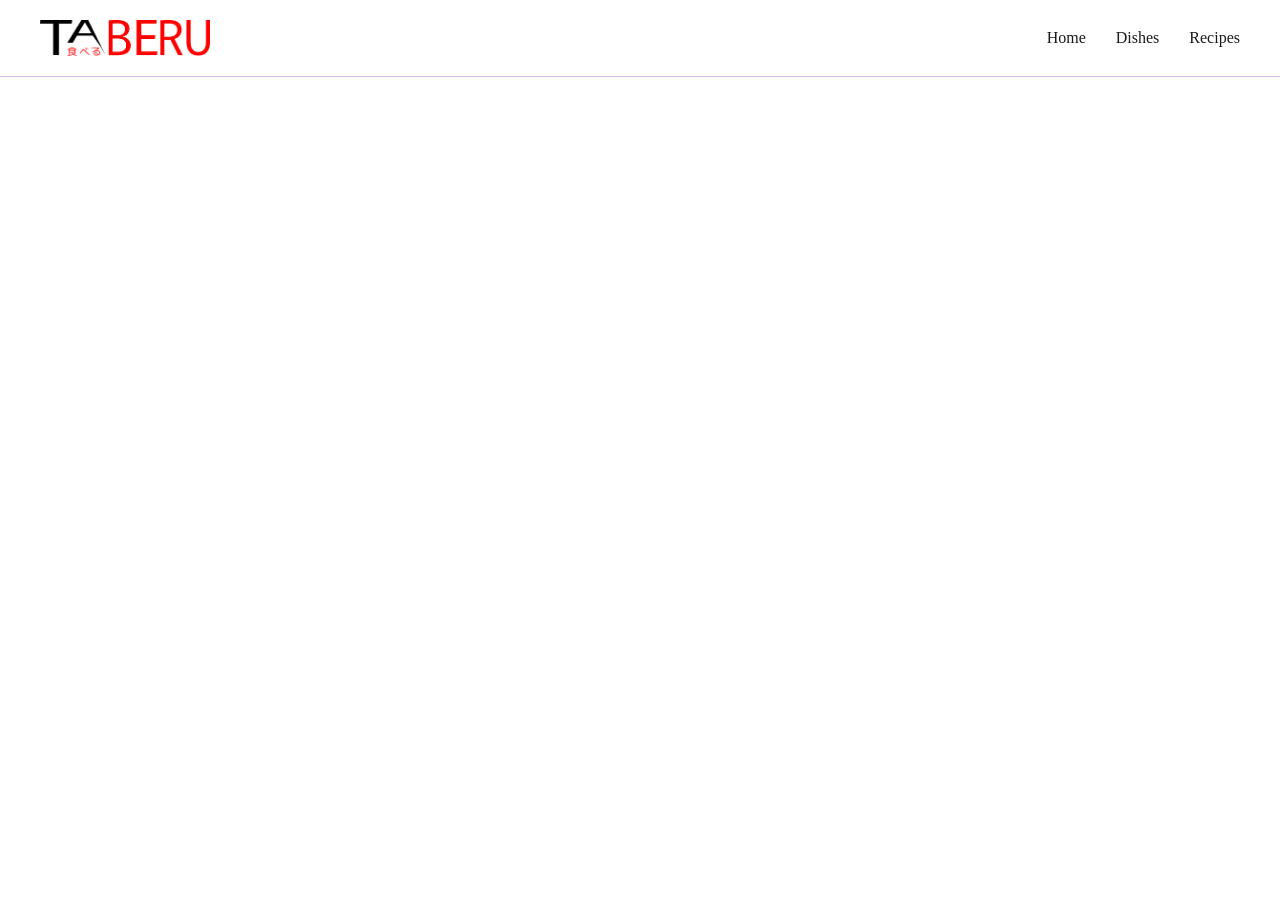
==== dishes.html @ eb0973d8 "feat: add dishes page with navigation bar - dishes.html: create new page with basic HTML structure, " ====
<!DOCTYPE html>
<html>
    <head>
        <meta charset="UTF-8"/>
        <meta name="viewport" content="width=device-width, initial-scale=1.0"/>
        <title>Taberu - Dishes</title>
        <link rel="icon" href="assets/logo.png">
        <link rel="stylesheet" href="styles.css"/>
    </head>

    <body class="page">
        
        <nav class="navbar">
            <img src="assets/logo.png" alt="taberuLogo" class="TaberuLogo">
            <div class="navItems">
                <a href="index.html">Home</a>
                <a href="dishes.html">Dishes</a>
                <a href="recipes.html">Recipes</a>
            </div>
        </nav>

    </body>
</html>
---- styles.css ----
*{
    margin: 0;
    padding: 0;
    box-sizing: border-box;
}

body.landing{
    background-color: #f9daff;
    font-family: 'Georgia', serif;
    min-height: 100vh;
    display: flex;
    flex-direction: column;
    color: #1a1a1a;
}

.navbar{
    display: flex;
    justify-content: space-between;
    align-items: center;
    padding: 20px 40px;
    border-bottom: 1px solid #d9b8e8;
}

.TaberuLogo{
    height: 36px;
}

.navItems{
    display: flex;
    gap: 30px;
}

.navItems a {
    color: #1a1a1a;
    text-decoration: none;
    font-size: 1rem;
}

.hero{
    flex: 1;
    display: flex;
    justify-content: center;
    align-items: center;
    padding: 80px 40px;
}

.heroContent {
    display: flex;
    flex-direction: column;
    justify-content: center;
    align-items: center;
    width: 100%;
    max-width: 800px;
    text-align: center;
}

.tagline {
    font-size: 2rem;
    font-style: italic;
    color: #b30000;
    margin-bottom: 15px;
}

.heroTitle {
    font-size: 2.5rem;
    font-weight: normal;
    line-height: 1.3;
    margin-bottom: 15px;
}

.dishName{
    color: #e63232;
    font-style: italic;
    transition: opacity 0.5s ease;
}

.heroSub {
    font-size: 1rem;
    color: #555;
    margin-bottom: 35px;
    line-height: 1.8;
}

.enterBtn {
    display: inline-block;
    padding: 20px 50px;
    background: #1a1a1a;
    color: white;
    text-decoration: none;
    font-size: 1.8rem;
    border-radius: 10px;
}

.enterBtn:hover{
    background: #e63232;
}

.landingFooter {
    text-align: center;
    padding: 20px;
    font-size: 1rem;
    color: #e63232;
    border-top: 1px solid #d9b8e8;
}
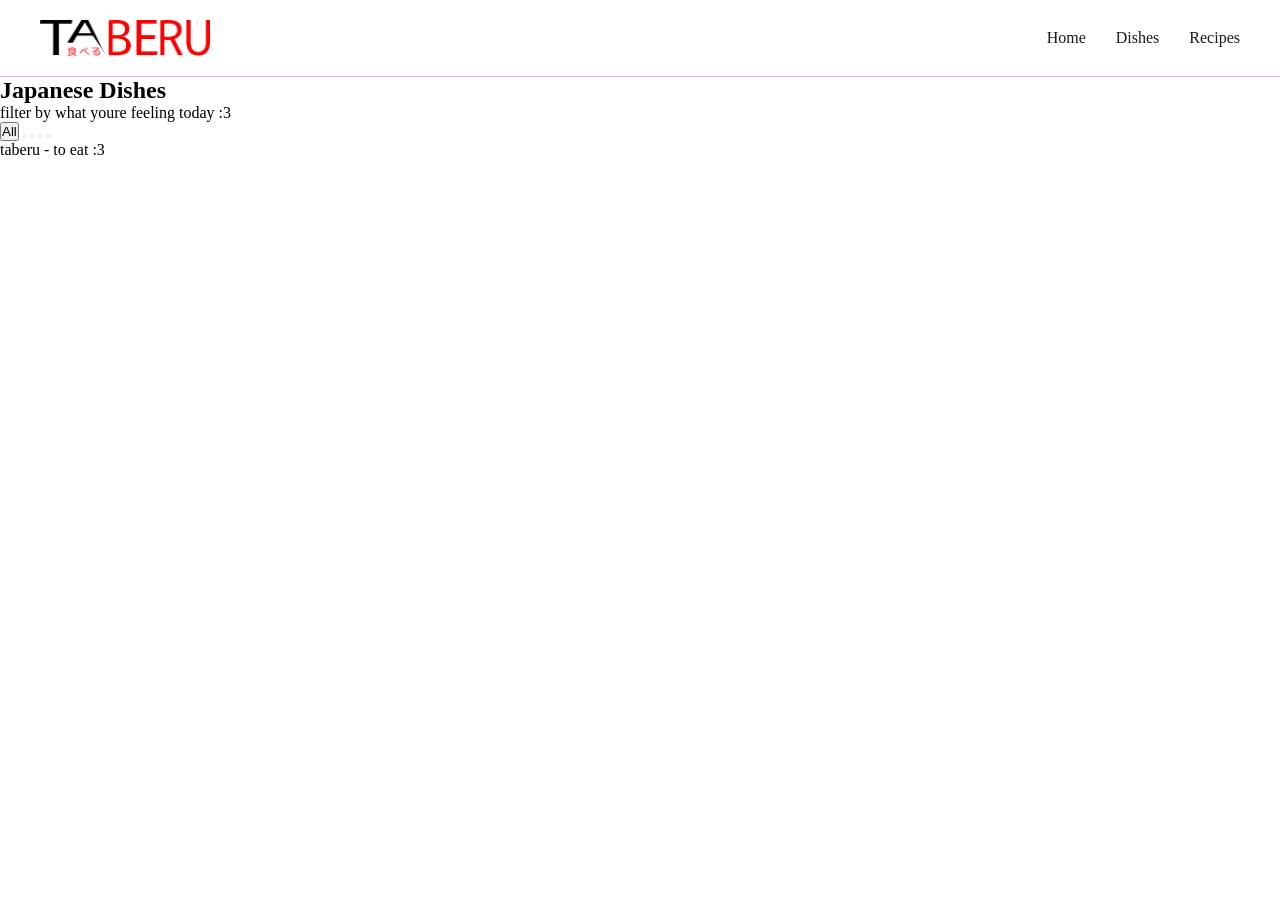
==== commit 3d8bc59c: "feat: add Japanese dishes page layout and filters - dishes.html: added Japanese Dishes header, filte" ====
--- a/dishes.html
+++ b/dishes.html
@@ -19,5 +19,26 @@
             </div>
         </nav>
 
+        <section class="pageHeader">
+            <h1>Japanese Dishes</h1>
+            <p>filter by what youre feeling today :3</p>
+        </section>
+
+        <section class="filter">
+            <button class="filterBtn active" data-cat="all">All</button>
+            <button class="filterBtn" data-cat="noodles"></button>
+            <button class="filterBtn" data-cat="rice"></button>
+            <button class="filterBtn" data-cat="street"></button>
+            <button class="filterBtn" data-cat="soups"></button>
+        </section>
+
+        <section id="dishGrid" class="dishGrid">
+        </section>
+
+        <footer class="pageFooter">
+            <p>taberu - to eat :3</p>
+        </footer>
+
+        <script src="dishes.js"></script>
     </body>
 </html>
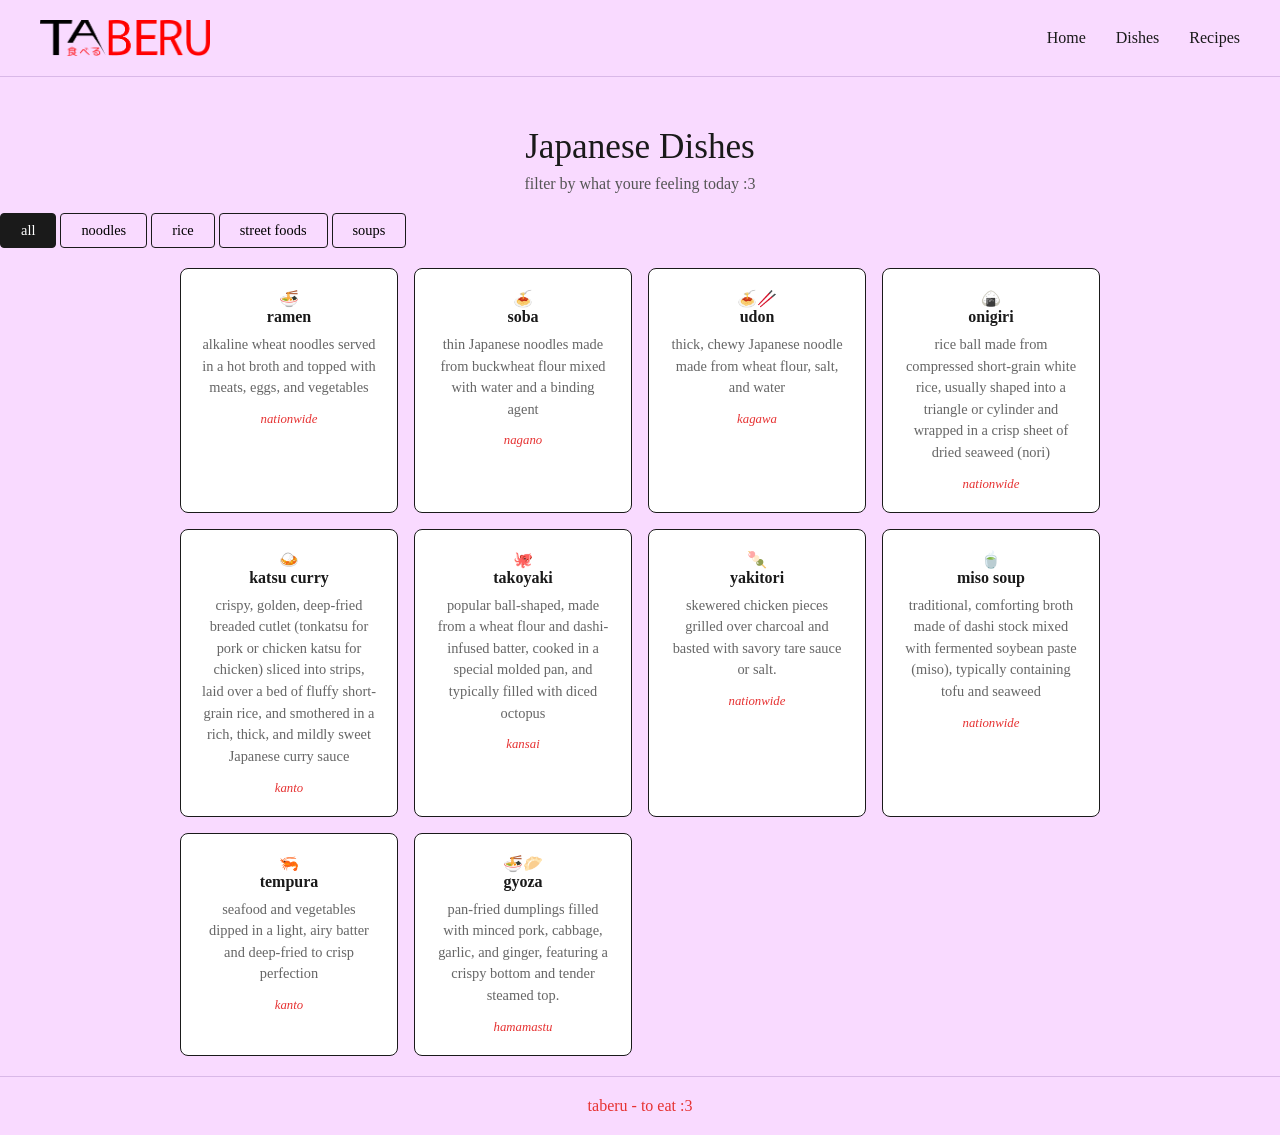
==== commit 57eb5bbf: "refactor: update filter buttons and footer class in dishes page - dishes.html: updated filter button" ====
--- a/dishes.html
+++ b/dishes.html
@@ -25,17 +25,17 @@
         </section>
 
         <section class="filter">
-            <button class="filterBtn active" data-cat="all">All</button>
-            <button class="filterBtn" data-cat="noodles"></button>
-            <button class="filterBtn" data-cat="rice"></button>
-            <button class="filterBtn" data-cat="street"></button>
-            <button class="filterBtn" data-cat="soups"></button>
+            <button class="filterBtn active" data-cat="all">all</button>
+            <button class="filterBtn" data-cat="noodles">noodles</button>
+            <button class="filterBtn" data-cat="rice">rice</button>
+            <button class="filterBtn" data-cat="street">street foods</button>
+            <button class="filterBtn" data-cat="soups">soups</button>
         </section>
 
         <section id="dishGrid" class="dishGrid">
         </section>
 
-        <footer class="pageFooter">
+        <footer class="landingFooter">
             <p>taberu - to eat :3</p>
         </footer>
 
--- a/styles.css
+++ b/styles.css
@@ -101,4 +101,97 @@
     font-size: 1rem;
     color: #e63232;
     border-top: 1px solid #d9b8e8;
+}
+
+body.page{
+    background-color: #f9daff;
+    font-family: 'Georgia', serif;
+    min-height: 100vh;
+    display: flex;
+    flex-direction: column;
+    color: #1a1a1a;
+}
+
+.pageHeader{
+    text-align: center;
+    padding: 50px 40px 20px;
+}
+
+.pageHeader h1 {
+    font-size: 2.2rem;
+    font-weight: normal;
+    margin-bottom: 8px;
+}
+
+.pageHeader p {
+    font-size: 1rem;
+    color: #555;
+}
+
+.filterBar{
+    display: flex;
+    justify-content: center;
+    gap: 10px;
+    flex-wrap: wrap;
+}
+
+.filterBtn{
+    padding: 8px 20px;
+    border: 1px solid #1a1a1a;
+    background: transparent;
+    font-family: 'Georgia', serif;
+    font-size: 0.9rem;
+    cursor: pointer;
+    border-radius: 4px;
+    transition: all 0.2s ease;
+}
+
+.filterBtn:hover, .filterBtn.active {
+    background: #1a1a1a;
+    color: white;
+}
+
+.dishGrid{
+    display: grid;
+    grid-template-columns: repeat(auto-fill, minmax(200px, 1fr));
+    gap: 16px;
+    max-width: 1000px;
+    margin: 20px auto;
+    padding: 0 40px;
+    width: 100%;
+}
+
+.dishCard{
+    background: white;
+    border-radius: 8px;
+    padding: 20px;
+    border: 1px solid;
+    text-align: center;
+}
+
+.dishCard h3 {
+    font-size: 1rem;
+    font-weight: bold;
+    margin-bottom: 8px;
+}
+
+.dishDesc{
+    font-size: 0.9rem;
+    color: #666;
+    line-height: 1.5;
+    margin-bottom: 10px;
+}
+
+.dishRegion {
+    font-size: 0.8rem;
+    color: #e63232;
+    font-style: italic;
+}
+
+.pageFooter{
+    text-align: center;
+    padding: 20px;
+    font-size: 0.8rem;
+    color: #aaa;
+    border-top: 1px solid #d9b8e8;
 }
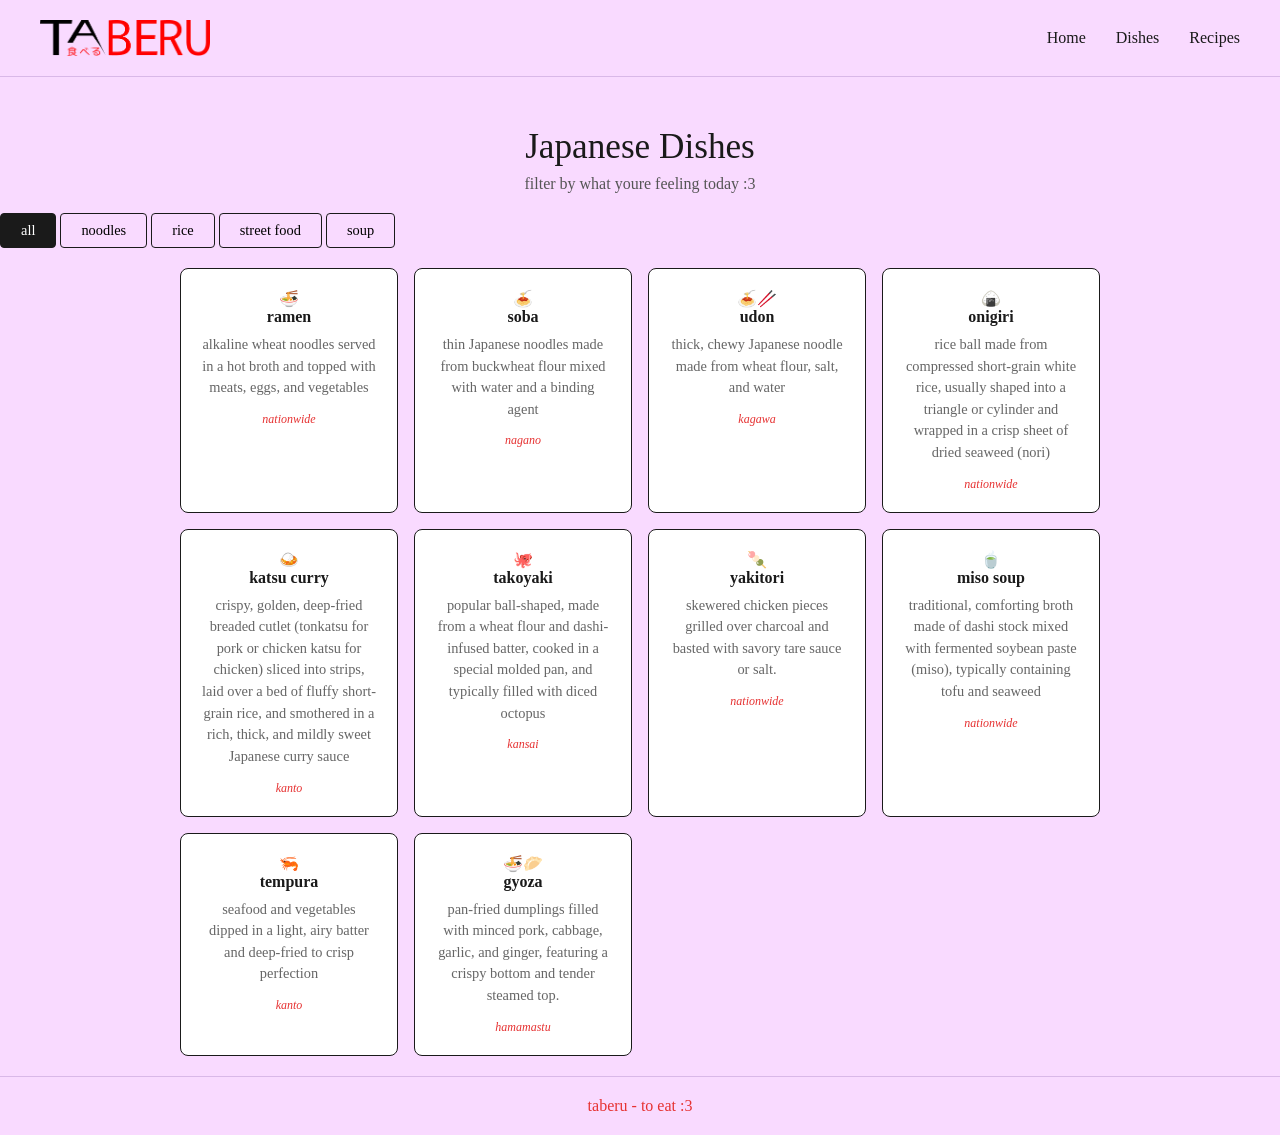
==== commit 6965f7a4: "refactor: update dish category button labels - dishes.html: updated filter button data-cat attribute" ====
--- a/dishes.html
+++ b/dishes.html
@@ -28,8 +28,8 @@
             <button class="filterBtn active" data-cat="all">all</button>
             <button class="filterBtn" data-cat="noodles">noodles</button>
             <button class="filterBtn" data-cat="rice">rice</button>
-            <button class="filterBtn" data-cat="street">street foods</button>
-            <button class="filterBtn" data-cat="soups">soups</button>
+            <button class="filterBtn" data-cat="street">street food</button>
+            <button class="filterBtn" data-cat="soups">soup</button>
         </section>
 
         <section id="dishGrid" class="dishGrid">
--- a/styles.css
+++ b/styles.css
@@ -183,7 +183,7 @@
 }
 
 .dishRegion {
-    font-size: 0.8rem;
+    font-size: 0.75rem;
     color: #e63232;
     font-style: italic;
 }
@@ -194,4 +194,5 @@
     font-size: 0.8rem;
     color: #aaa;
     border-top: 1px solid #d9b8e8;
+    margin-top: auto;
 }
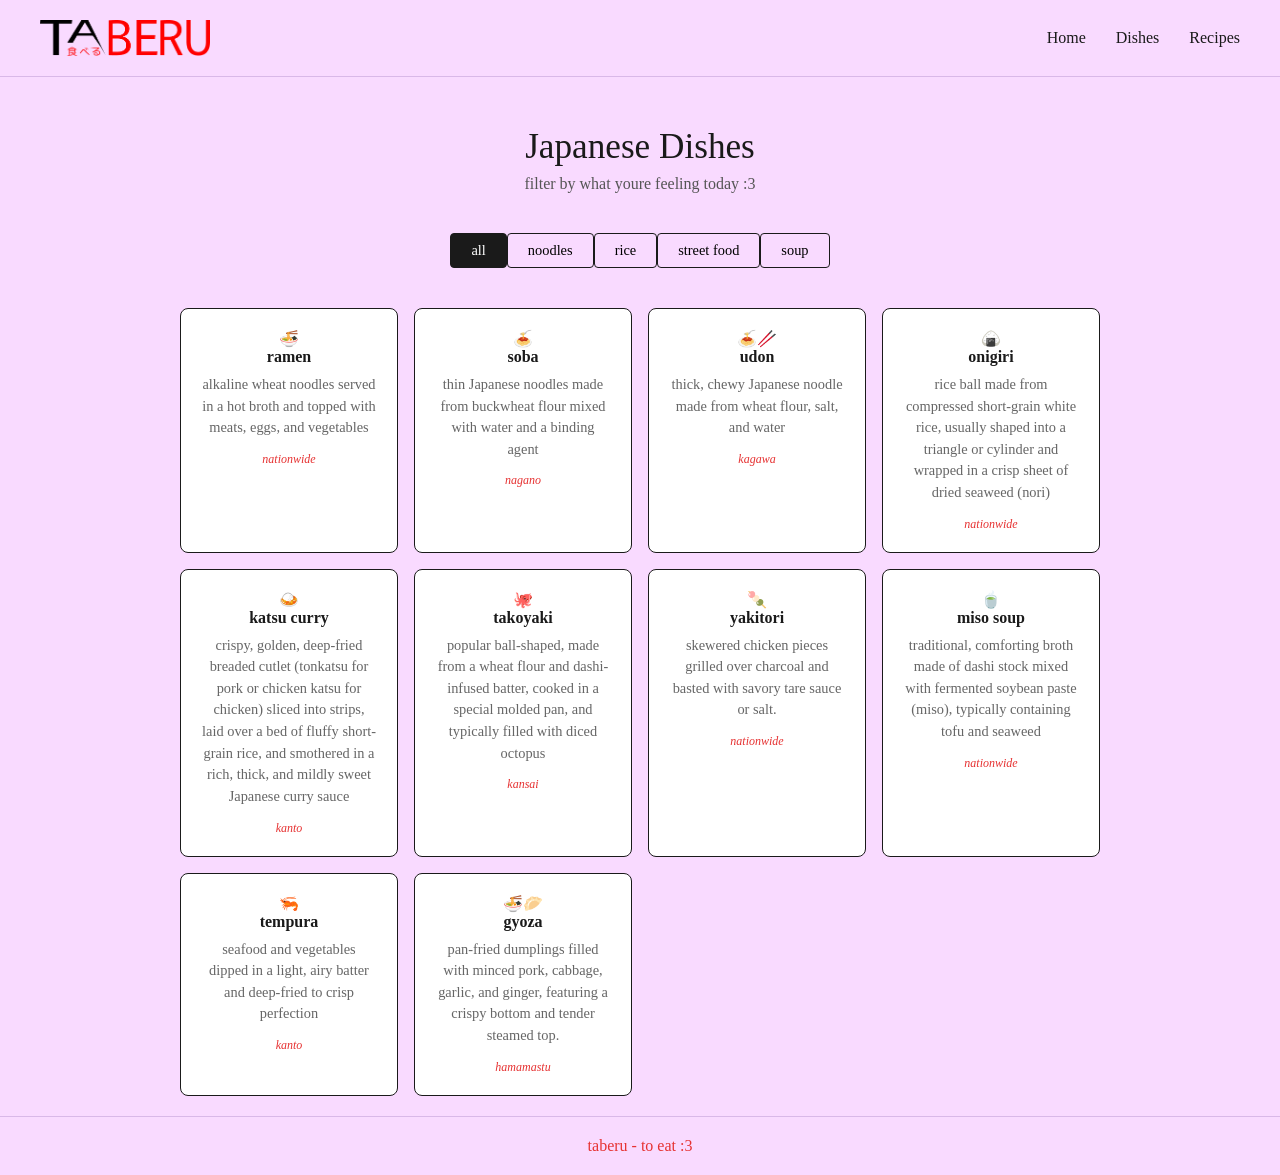
==== commit 1aa3c444: "fix: correct soup category data attribute in filter button - dishes.html: change filter button data-" ====
--- a/dishes.html
+++ b/dishes.html
@@ -29,7 +29,7 @@
             <button class="filterBtn" data-cat="noodles">noodles</button>
             <button class="filterBtn" data-cat="rice">rice</button>
             <button class="filterBtn" data-cat="street">street food</button>
-            <button class="filterBtn" data-cat="soups">soup</button>
+            <button class="filterBtn" data-cat="soup">soup</button>
         </section>
 
         <section id="dishGrid" class="dishGrid">
--- a/styles.css
+++ b/styles.css
@@ -128,10 +128,10 @@
     color: #555;
 }
 
-.filterBar{
+.filter{
     display: flex;
     justify-content: center;
-    gap: 10px;
+    padding: 20px 40px;
     flex-wrap: wrap;
 }
 
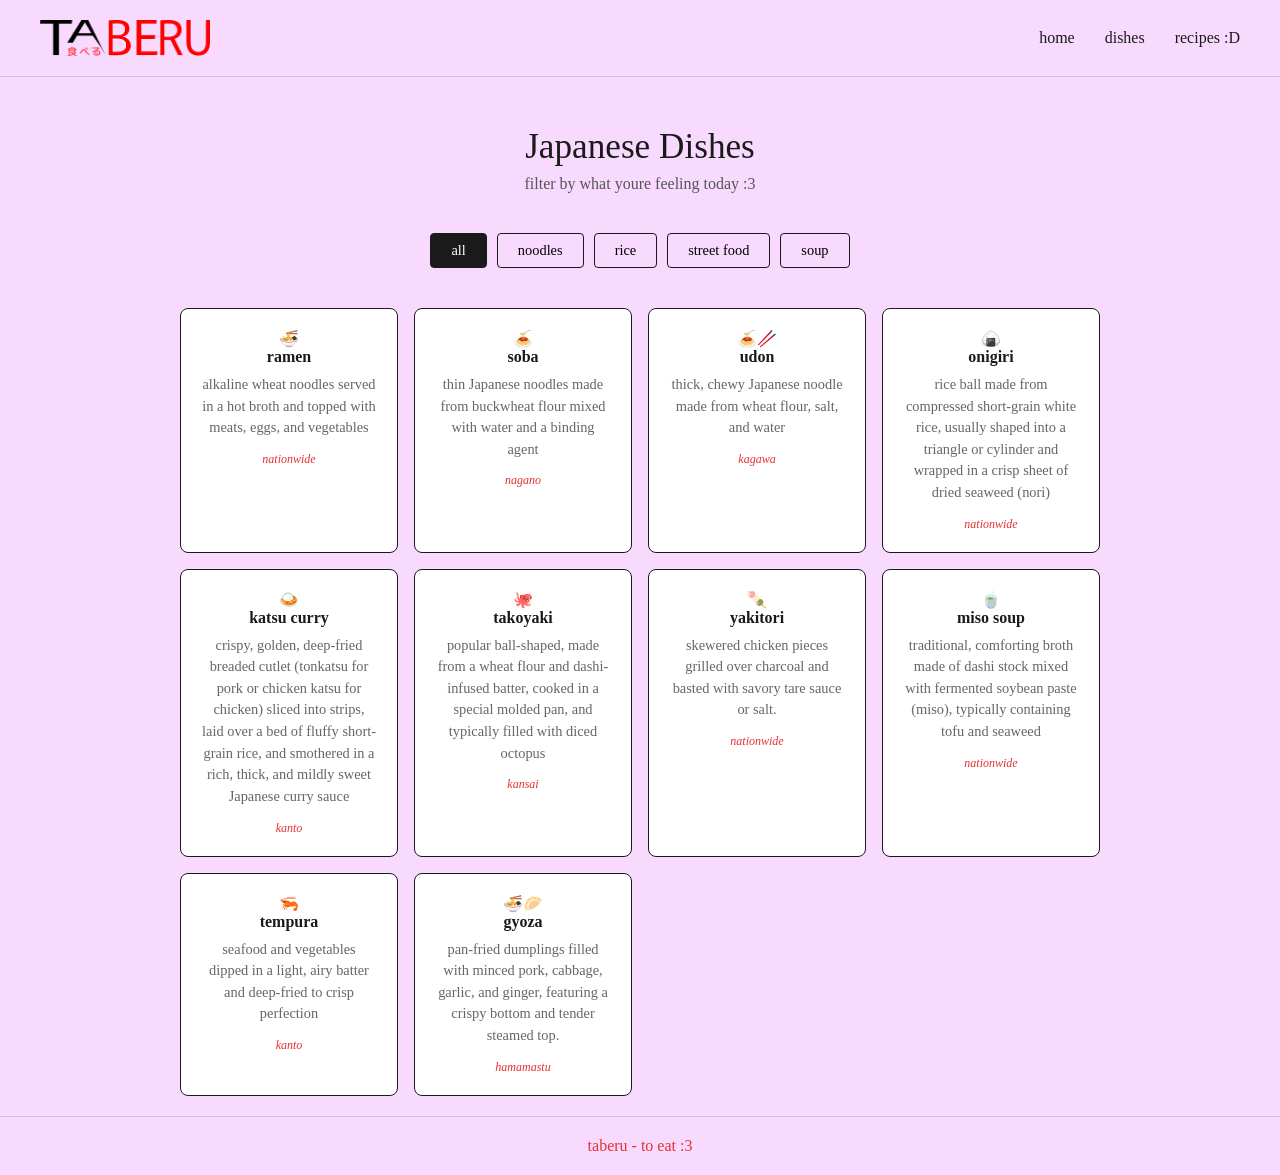
==== commit a86ecdef: "chore: update navigation link text casing and add emoji - dishes.html: change Home to home, Dishes t" ====
--- a/dishes.html
+++ b/dishes.html
@@ -13,9 +13,9 @@
         <nav class="navbar">
             <img src="assets/logo.png" alt="taberuLogo" class="TaberuLogo">
             <div class="navItems">
-                <a href="index.html">Home</a>
-                <a href="dishes.html">Dishes</a>
-                <a href="recipes.html">Recipes</a>
+                <a href="index.html">home</a>
+                <a href="dishes.html">dishes</a>
+                <a href="recipes.html">recipes :D</a>
             </div>
         </nav>
 
--- a/styles.css
+++ b/styles.css
@@ -131,6 +131,7 @@
 .filter{
     display: flex;
     justify-content: center;
+    gap: 10px;
     padding: 20px 40px;
     flex-wrap: wrap;
 }
